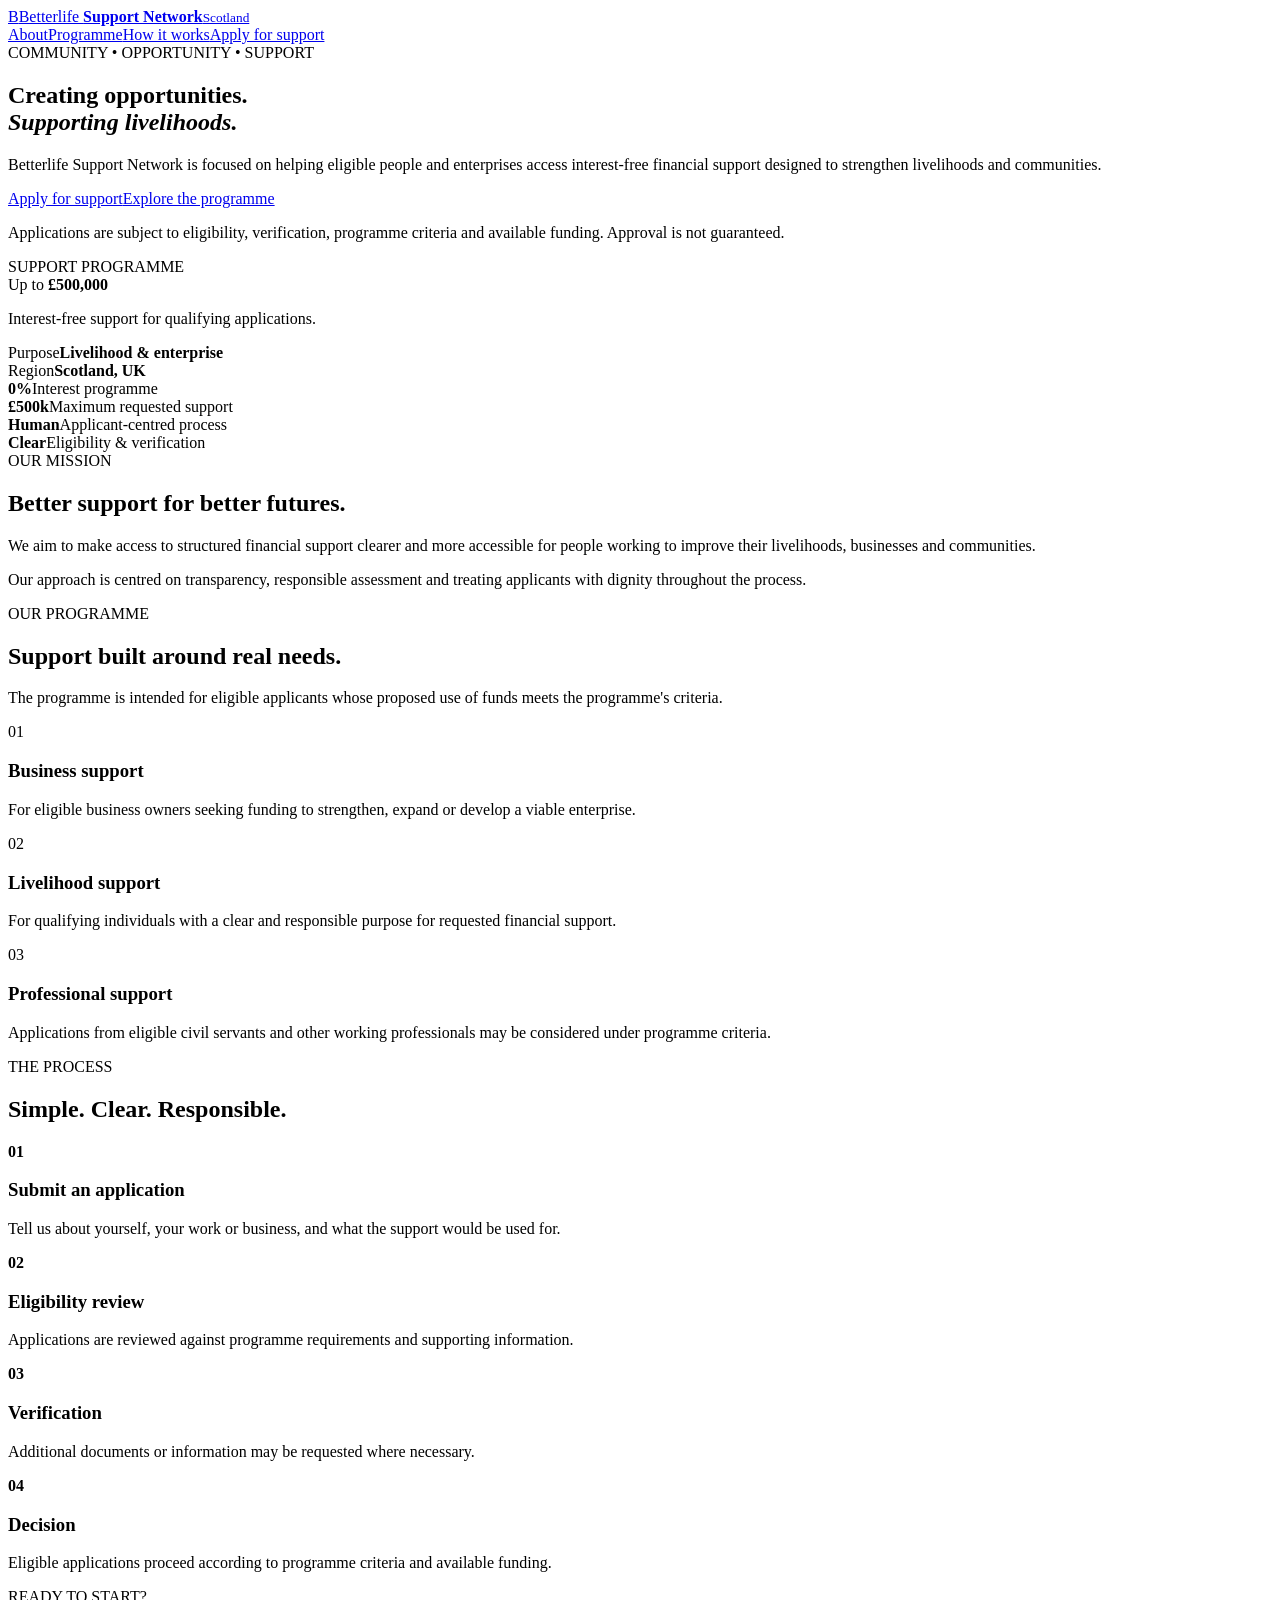
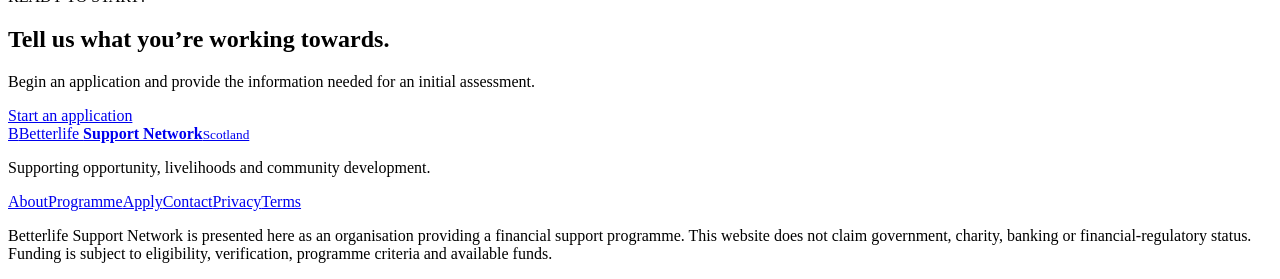
==== index.html @ 82026f17 "Add files via upload" ====
<!doctype html><html lang="en"><head><meta charset="utf-8"><meta name="viewport" content="width=device-width,initial-scale=1"><title>Betterlife Support Network | Supporting Better Futures</title><meta name="description" content="Betterlife Support Network provides information about an interest-free financial support programme for eligible individuals, business owners and civil servants in Scotland."><link rel="stylesheet" href="assets/style.css"></head><body><header class="nav"><a class="brand" href="index.html"><span class="mark">B</span><span>Betterlife <b>Support Network</b><small>Scotland</small></span></a><nav><a href="#about">About</a><a href="#programme">Programme</a><a href="#process">How it works</a><a href="apply.html" class="nav-cta">Apply for support</a></nav></header><main><section class="hero"><div><span class="eyebrow">COMMUNITY • OPPORTUNITY • SUPPORT</span><h1>Creating opportunities.<br><em>Supporting livelihoods.</em></h1><p>Betterlife Support Network is focused on helping eligible people and enterprises access interest-free financial support designed to strengthen livelihoods and communities.</p><div class="actions"><a class="button primary" href="apply.html">Apply for support</a><a class="button secondary" href="#programme">Explore the programme</a></div><p class="note">Applications are subject to eligibility, verification, programme criteria and available funding. Approval is not guaranteed.</p></div><div class="hero-card"><div class="card-top"><span>SUPPORT PROGRAMME</span><span class="dot"></span></div><div class="amount">Up to <strong>£500,000</strong></div><p>Interest-free support for qualifying applications.</p><div class="line"></div><div class="mini"><span>Purpose</span><b>Livelihood &amp; enterprise</b></div><div class="mini"><span>Region</span><b>Scotland, UK</b></div></div></section><section class="trust-strip"><div><b>0%</b><span>Interest programme</span></div><div><b>£500k</b><span>Maximum requested support</span></div><div><b>Human</b><span>Applicant-centred process</span></div><div><b>Clear</b><span>Eligibility &amp; verification</span></div></section><section id="about" class="section two"><div><span class="eyebrow">OUR MISSION</span><h2>Better support for better futures.</h2></div><div><p>We aim to make access to structured financial support clearer and more accessible for people working to improve their livelihoods, businesses and communities.</p><p>Our approach is centred on transparency, responsible assessment and treating applicants with dignity throughout the process.</p></div></section><section id="programme" class="section"><div class="section-head"><div><span class="eyebrow">OUR PROGRAMME</span><h2>Support built around real needs.</h2></div><p>The programme is intended for eligible applicants whose proposed use of funds meets the programme's criteria.</p></div><div class="cards"><article><span class="icon">01</span><h3>Business support</h3><p>For eligible business owners seeking funding to strengthen, expand or develop a viable enterprise.</p></article><article><span class="icon">02</span><h3>Livelihood support</h3><p>For qualifying individuals with a clear and responsible purpose for requested financial support.</p></article><article><span class="icon">03</span><h3>Professional support</h3><p>Applications from eligible civil servants and other working professionals may be considered under programme criteria.</p></article></div></section><section id="process" class="section process"><div class="section-head"><div><span class="eyebrow">THE PROCESS</span><h2>Simple. Clear. Responsible.</h2></div></div><div class="steps"><div><b>01</b><h3>Submit an application</h3><p>Tell us about yourself, your work or business, and what the support would be used for.</p></div><div><b>02</b><h3>Eligibility review</h3><p>Applications are reviewed against programme requirements and supporting information.</p></div><div><b>03</b><h3>Verification</h3><p>Additional documents or information may be requested where necessary.</p></div><div><b>04</b><h3>Decision</h3><p>Eligible applications proceed according to programme criteria and available funding.</p></div></div></section><section class="cta"><div><span class="eyebrow">READY TO START?</span><h2>Tell us what you’re working towards.</h2><p>Begin an application and provide the information needed for an initial assessment.</p></div><a class="button light" href="apply.html">Start an application</a></section></main><footer><div><a class="brand footer-brand" href="index.html"><span class="mark">B</span><span>Betterlife <b>Support Network</b><small>Scotland</small></span></a><p>Supporting opportunity, livelihoods and community development.</p></div><div class="footer-links"><a href="about.html">About</a><a href="programme.html">Programme</a><a href="apply.html">Apply</a><a href="contact.html">Contact</a><a href="privacy.html">Privacy</a><a href="terms.html">Terms</a></div><p class="legal">Betterlife Support Network is presented here as an organisation providing a financial support programme. This website does not claim government, charity, banking or financial-regulatory status. Funding is subject to eligibility, verification, programme criteria and available funds.</p></footer><script src="assets/app.js"></script></body></html>
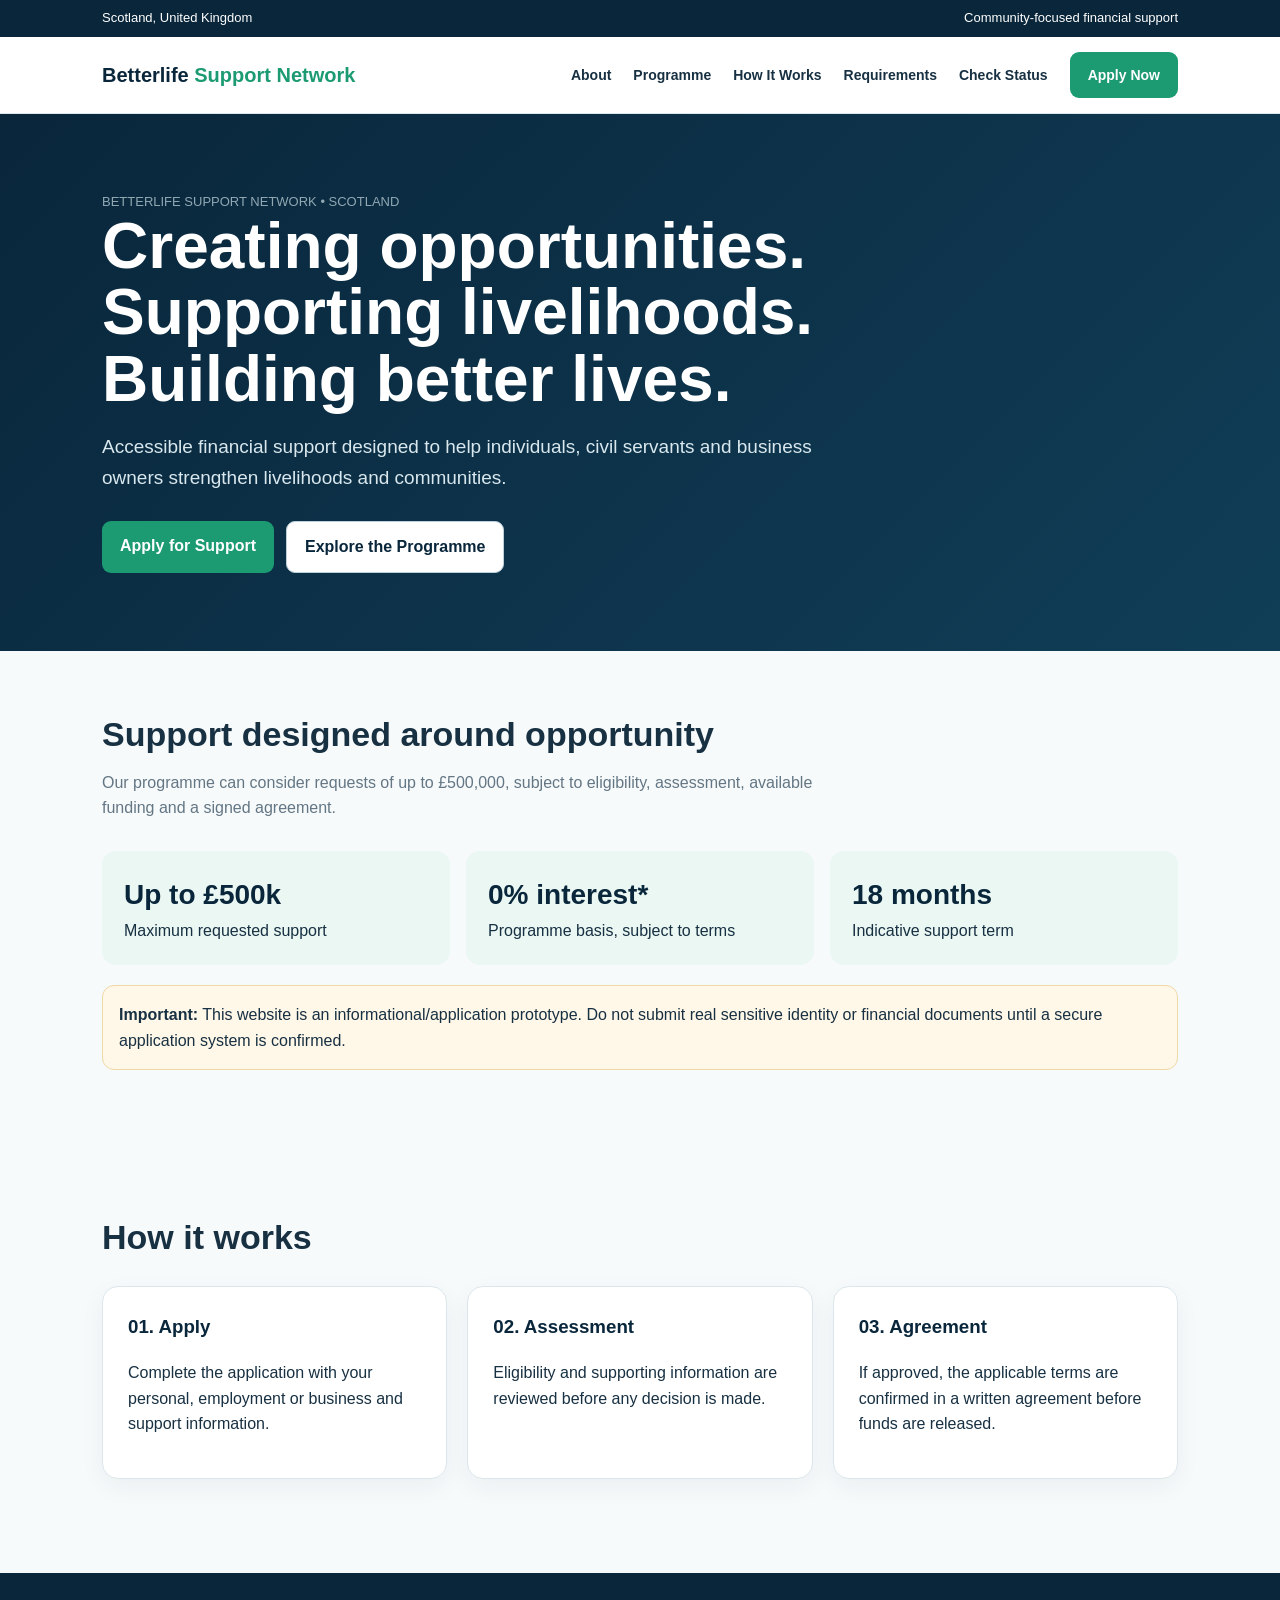
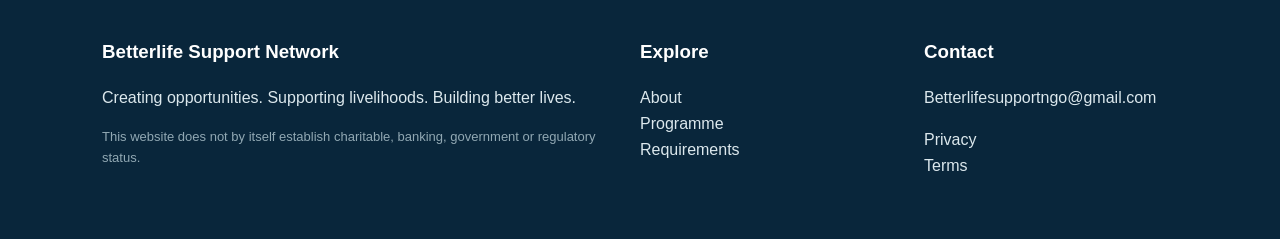
==== commit e238407a: "Add files via upload" ====
--- a/index.html
+++ b/index.html
@@ -1 +1,3 @@
-<!doctype html><html lang="en"><head><meta charset="utf-8"><meta name="viewport" content="width=device-width,initial-scale=1"><title>Betterlife Support Network | Supporting Better Futures</title><meta name="description" content="Betterlife Support Network provides information about an interest-free financial support programme for eligible individuals, business owners and civil servants in Scotland."><link rel="stylesheet" href="assets/style.css"></head><body><header class="nav"><a class="brand" href="index.html"><span class="mark">B</span><span>Betterlife <b>Support Network</b><small>Scotland</small></span></a><nav><a href="#about">About</a><a href="#programme">Programme</a><a href="#process">How it works</a><a href="apply.html" class="nav-cta">Apply for support</a></nav></header><main><section class="hero"><div><span class="eyebrow">COMMUNITY • OPPORTUNITY • SUPPORT</span><h1>Creating opportunities.<br><em>Supporting livelihoods.</em></h1><p>Betterlife Support Network is focused on helping eligible people and enterprises access interest-free financial support designed to strengthen livelihoods and communities.</p><div class="actions"><a class="button primary" href="apply.html">Apply for support</a><a class="button secondary" href="#programme">Explore the programme</a></div><p class="note">Applications are subject to eligibility, verification, programme criteria and available funding. Approval is not guaranteed.</p></div><div class="hero-card"><div class="card-top"><span>SUPPORT PROGRAMME</span><span class="dot"></span></div><div class="amount">Up to <strong>£500,000</strong></div><p>Interest-free support for qualifying applications.</p><div class="line"></div><div class="mini"><span>Purpose</span><b>Livelihood &amp; enterprise</b></div><div class="mini"><span>Region</span><b>Scotland, UK</b></div></div></section><section class="trust-strip"><div><b>0%</b><span>Interest programme</span></div><div><b>£500k</b><span>Maximum requested support</span></div><div><b>Human</b><span>Applicant-centred process</span></div><div><b>Clear</b><span>Eligibility &amp; verification</span></div></section><section id="about" class="section two"><div><span class="eyebrow">OUR MISSION</span><h2>Better support for better futures.</h2></div><div><p>We aim to make access to structured financial support clearer and more accessible for people working to improve their livelihoods, businesses and communities.</p><p>Our approach is centred on transparency, responsible assessment and treating applicants with dignity throughout the process.</p></div></section><section id="programme" class="section"><div class="section-head"><div><span class="eyebrow">OUR PROGRAMME</span><h2>Support built around real needs.</h2></div><p>The programme is intended for eligible applicants whose proposed use of funds meets the programme's criteria.</p></div><div class="cards"><article><span class="icon">01</span><h3>Business support</h3><p>For eligible business owners seeking funding to strengthen, expand or develop a viable enterprise.</p></article><article><span class="icon">02</span><h3>Livelihood support</h3><p>For qualifying individuals with a clear and responsible purpose for requested financial support.</p></article><article><span class="icon">03</span><h3>Professional support</h3><p>Applications from eligible civil servants and other working professionals may be considered under programme criteria.</p></article></div></section><section id="process" class="section process"><div class="section-head"><div><span class="eyebrow">THE PROCESS</span><h2>Simple. Clear. Responsible.</h2></div></div><div class="steps"><div><b>01</b><h3>Submit an application</h3><p>Tell us about yourself, your work or business, and what the support would be used for.</p></div><div><b>02</b><h3>Eligibility review</h3><p>Applications are reviewed against programme requirements and supporting information.</p></div><div><b>03</b><h3>Verification</h3><p>Additional documents or information may be requested where necessary.</p></div><div><b>04</b><h3>Decision</h3><p>Eligible applications proceed according to programme criteria and available funding.</p></div></div></section><section class="cta"><div><span class="eyebrow">READY TO START?</span><h2>Tell us what you’re working towards.</h2><p>Begin an application and provide the information needed for an initial assessment.</p></div><a class="button light" href="apply.html">Start an application</a></section></main><footer><div><a class="brand footer-brand" href="index.html"><span class="mark">B</span><span>Betterlife <b>Support Network</b><small>Scotland</small></span></a><p>Supporting opportunity, livelihoods and community development.</p></div><div class="footer-links"><a href="about.html">About</a><a href="programme.html">Programme</a><a href="apply.html">Apply</a><a href="contact.html">Contact</a><a href="privacy.html">Privacy</a><a href="terms.html">Terms</a></div><p class="legal">Betterlife Support Network is presented here as an organisation providing a financial support programme. This website does not claim government, charity, banking or financial-regulatory status. Funding is subject to eligibility, verification, programme criteria and available funds.</p></footer><script src="assets/app.js"></script></body></html>
+<!doctype html><html lang="en"><head><meta charset="utf-8"><meta name="viewport" content="width=device-width,initial-scale=1"><title>Home | Betterlife Support Network</title><meta name="description" content="Betterlife Support Network — community-focused financial support in Scotland."><link rel="stylesheet" href="styles.css"></head><body><div class="top"><div class="wrap"><span>Scotland, United Kingdom</span><span>Community-focused financial support</span></div></div><nav class="nav"><div class="wrap navin"><a class="brand" href="index.html">Betterlife <span>Support Network</span></a><div class="links"><a href="about.html">About</a><a href="programme.html">Programme</a><a href="how-it-works.html">How It Works</a><a href="requirements.html">Requirements</a><a href="status.html">Check Status</a><a class="btn" href="apply.html">Apply Now</a></div><span class="mobile">☰</span></div></nav><main><section class="hero"><div class="wrap"><div class="small">BETTERLIFE SUPPORT NETWORK • SCOTLAND</div><h1>Creating opportunities. Supporting livelihoods. Building better lives.</h1><p>Accessible financial support designed to help individuals, civil servants and business owners strengthen livelihoods and communities.</p><div class="actions"><a class="btn" href="apply.html">Apply for Support</a><a class="btn alt" href="programme.html">Explore the Programme</a></div></div></section>
+<section class="section"><div class="wrap"><h2>Support designed around opportunity</h2><p class="lead">Our programme can consider requests of up to £500,000, subject to eligibility, assessment, available funding and a signed agreement.</p><div class="stats"><div class="stat"><strong>Up to £500k</strong>Maximum requested support</div><div class="stat"><strong>0% interest*</strong>Programme basis, subject to terms</div><div class="stat"><strong>18 months</strong>Indicative support term</div></div><div class="notice"><b>Important:</b> This website is an informational/application prototype. Do not submit real sensitive identity or financial documents until a secure application system is confirmed.</div></div></section>
+<section class="section"><div class="wrap"><h2>How it works</h2><div class="grid"><div class="card"><h3>01. Apply</h3><p>Complete the application with your personal, employment or business and support information.</p></div><div class="card"><h3>02. Assessment</h3><p>Eligibility and supporting information are reviewed before any decision is made.</p></div><div class="card"><h3>03. Agreement</h3><p>If approved, the applicable terms are confirmed in a written agreement before funds are released.</p></div></div></div></section></main><footer class="footer"><div class="wrap footergrid"><div><h3>Betterlife Support Network</h3><p>Creating opportunities. Supporting livelihoods. Building better lives.</p><p class="small">This website does not by itself establish charitable, banking, government or regulatory status.</p></div><div><h3>Explore</h3><p><a href="about.html">About</a><br><a href="programme.html">Programme</a><br><a href="requirements.html">Requirements</a></p></div><div><h3>Contact</h3><p><a href="mailto:Betterlifesupportngo@gmail.com">Betterlifesupportngo@gmail.com</a></p><p><a href="privacy.html">Privacy</a><br><a href="terms.html">Terms</a></p></div></div></footer></body></html>
--- a/styles.css
+++ b/styles.css
@@ -0,0 +1,3 @@
+
+:root{--navy:#09263b;--green:#1c9a72;--mint:#eaf7f2;--ink:#173042;--muted:#637684;--line:#dce7ec;--white:#fff;--bg:#f7fafb}
+*{box-sizing:border-box}body{margin:0;font-family:Inter,Arial,sans-serif;color:var(--ink);background:var(--bg);line-height:1.6}a{text-decoration:none;color:inherit}.wrap{max-width:1120px;margin:auto;padding:0 22px}.top{background:var(--navy);color:#fff;font-size:13px}.top .wrap{display:flex;justify-content:space-between;padding:8px 22px}.nav{background:#fff;border-bottom:1px solid var(--line);position:sticky;top:0;z-index:10}.navin{height:76px;display:flex;align-items:center;justify-content:space-between}.brand{font-weight:800;font-size:20px;color:var(--navy)}.brand span{color:var(--green)}.links{display:flex;gap:22px;align-items:center;font-size:14px;font-weight:650}.links a:hover{color:var(--green)}.btn{display:inline-block;background:var(--green);color:#fff;padding:12px 18px;border-radius:9px;font-weight:750;border:0;cursor:pointer}.btn.alt{background:#fff;color:var(--navy);border:1px solid #bcd0d9}.hero{background:linear-gradient(135deg,var(--navy),#103e57);color:#fff;padding:78px 0}.hero h1{font-size:clamp(38px,6vw,64px);line-height:1.04;max-width:760px;margin:0 0 20px}.hero p{font-size:19px;max-width:720px;color:#d9e8ee}.actions{display:flex;gap:12px;flex-wrap:wrap;margin-top:28px}.section{padding:64px 0}.section h2{font-size:34px;line-height:1.15;margin:0 0 12px}.lead{color:var(--muted);max-width:720px}.grid{display:grid;grid-template-columns:repeat(3,1fr);gap:20px;margin-top:28px}.card{background:#fff;border:1px solid var(--line);border-radius:16px;padding:25px;box-shadow:0 8px 25px rgba(9,38,59,.05)}.card h3{margin-top:0;color:var(--navy)}.stats{display:grid;grid-template-columns:repeat(3,1fr);gap:16px;margin-top:30px}.stat{background:var(--mint);padding:22px;border-radius:14px}.stat strong{display:block;font-size:28px;color:var(--navy)}.notice{background:#fff7e8;border:1px solid #f0d8a5;border-radius:12px;padding:16px;margin:20px 0}.form{background:#fff;border:1px solid var(--line);border-radius:16px;padding:28px;max-width:900px}.row{display:grid;grid-template-columns:1fr 1fr;gap:18px}.field{margin-bottom:18px}.field label{display:block;font-weight:700;margin-bottom:7px}.field input,.field select,.field textarea{width:100%;padding:12px;border:1px solid #cbd9df;border-radius:8px;font:inherit;background:#fff}.field textarea{min-height:130px}.footer{background:var(--navy);color:#dce8ed;padding:45px 0;margin-top:30px}.footergrid{display:grid;grid-template-columns:2fr 1fr 1fr;gap:30px}.footer h3{color:#fff}.small{font-size:13px;color:#91a8b3}.mobile{display:none}@media(max-width:760px){.top{display:none}.links{display:none}.mobile{display:block}.grid,.stats,.footergrid,.row{grid-template-columns:1fr}.navin{height:68px}.hero{padding:58px 0}.section{padding:48px 0}.hero h1{font-size:42px}.actions .btn{width:100%;text-align:center}}
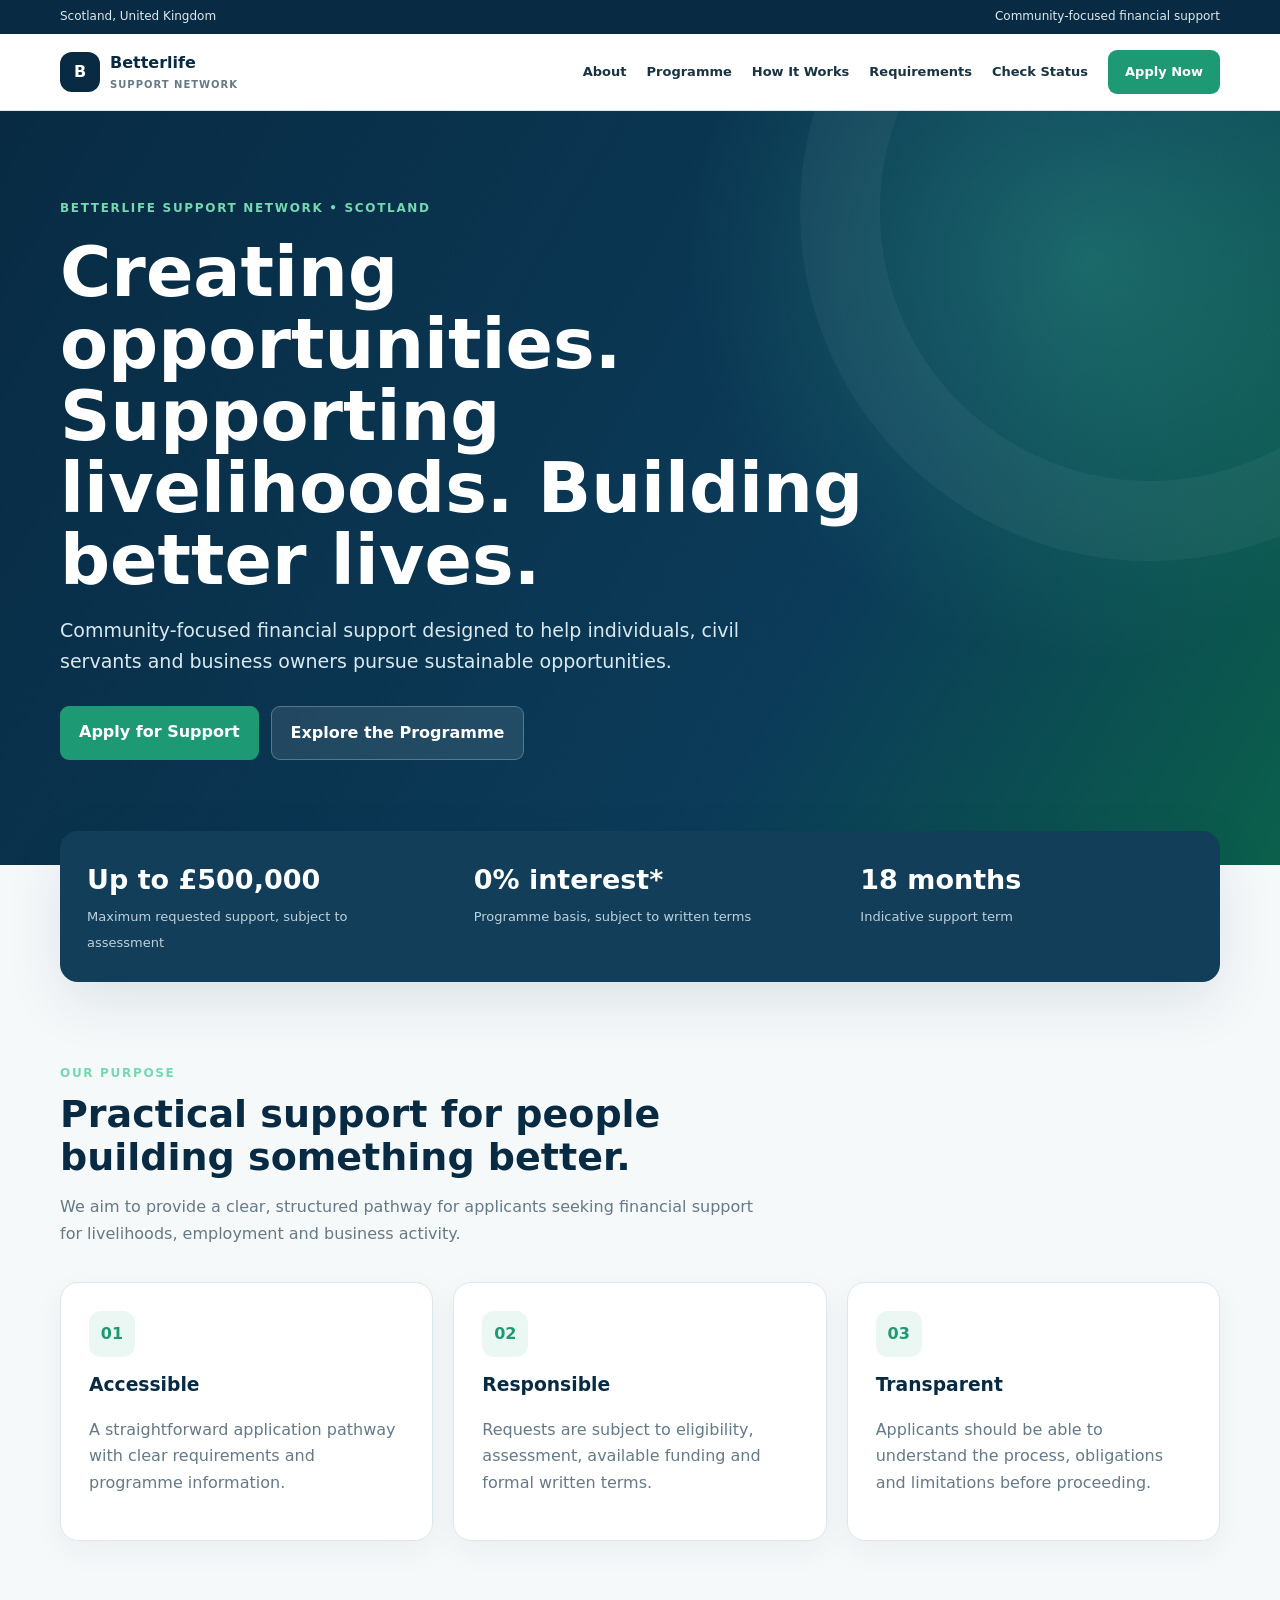
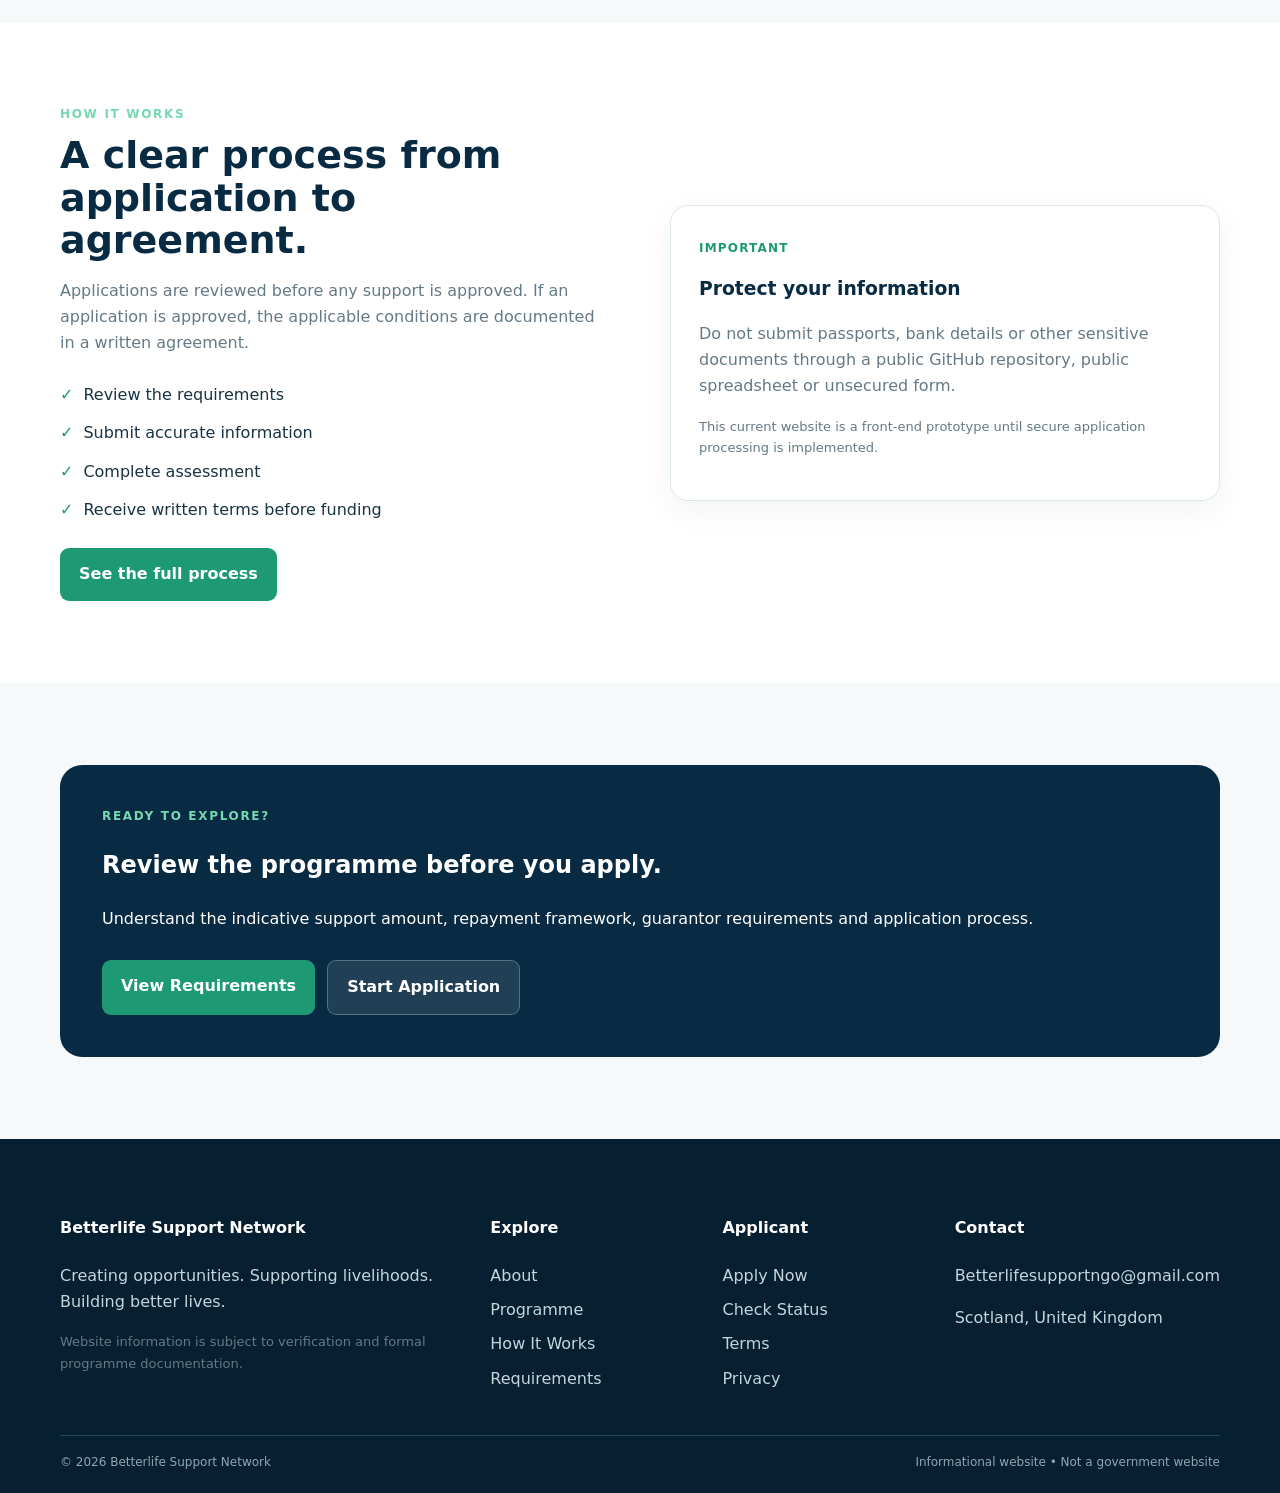
==== commit 233810bb: "Add files via upload" ====
--- a/index.html
+++ b/index.html
@@ -1,3 +1 @@
-<!doctype html><html lang="en"><head><meta charset="utf-8"><meta name="viewport" content="width=device-width,initial-scale=1"><title>Home | Betterlife Support Network</title><meta name="description" content="Betterlife Support Network — community-focused financial support in Scotland."><link rel="stylesheet" href="styles.css"></head><body><div class="top"><div class="wrap"><span>Scotland, United Kingdom</span><span>Community-focused financial support</span></div></div><nav class="nav"><div class="wrap navin"><a class="brand" href="index.html">Betterlife <span>Support Network</span></a><div class="links"><a href="about.html">About</a><a href="programme.html">Programme</a><a href="how-it-works.html">How It Works</a><a href="requirements.html">Requirements</a><a href="status.html">Check Status</a><a class="btn" href="apply.html">Apply Now</a></div><span class="mobile">☰</span></div></nav><main><section class="hero"><div class="wrap"><div class="small">BETTERLIFE SUPPORT NETWORK • SCOTLAND</div><h1>Creating opportunities. Supporting livelihoods. Building better lives.</h1><p>Accessible financial support designed to help individuals, civil servants and business owners strengthen livelihoods and communities.</p><div class="actions"><a class="btn" href="apply.html">Apply for Support</a><a class="btn alt" href="programme.html">Explore the Programme</a></div></div></section>
-<section class="section"><div class="wrap"><h2>Support designed around opportunity</h2><p class="lead">Our programme can consider requests of up to £500,000, subject to eligibility, assessment, available funding and a signed agreement.</p><div class="stats"><div class="stat"><strong>Up to £500k</strong>Maximum requested support</div><div class="stat"><strong>0% interest*</strong>Programme basis, subject to terms</div><div class="stat"><strong>18 months</strong>Indicative support term</div></div><div class="notice"><b>Important:</b> This website is an informational/application prototype. Do not submit real sensitive identity or financial documents until a secure application system is confirmed.</div></div></section>
-<section class="section"><div class="wrap"><h2>How it works</h2><div class="grid"><div class="card"><h3>01. Apply</h3><p>Complete the application with your personal, employment or business and support information.</p></div><div class="card"><h3>02. Assessment</h3><p>Eligibility and supporting information are reviewed before any decision is made.</p></div><div class="card"><h3>03. Agreement</h3><p>If approved, the applicable terms are confirmed in a written agreement before funds are released.</p></div></div></div></section></main><footer class="footer"><div class="wrap footergrid"><div><h3>Betterlife Support Network</h3><p>Creating opportunities. Supporting livelihoods. Building better lives.</p><p class="small">This website does not by itself establish charitable, banking, government or regulatory status.</p></div><div><h3>Explore</h3><p><a href="about.html">About</a><br><a href="programme.html">Programme</a><br><a href="requirements.html">Requirements</a></p></div><div><h3>Contact</h3><p><a href="mailto:Betterlifesupportngo@gmail.com">Betterlifesupportngo@gmail.com</a></p><p><a href="privacy.html">Privacy</a><br><a href="terms.html">Terms</a></p></div></div></footer></body></html>+<!doctype html><html lang="en"><head><meta charset="utf-8"><meta name="viewport" content="width=device-width,initial-scale=1"><title>Home | Betterlife Support Network</title><meta name="description" content="Betterlife Support Network — community-focused financial support in Scotland."><link rel="stylesheet" href="styles.css"></head><body><div class="topbar"><div class="container"><span>Scotland, United Kingdom</span><span>Community-focused financial support</span></div></div><header class="header"><div class="container navwrap"><a class="brand" href="index.html"><span class="mark">B</span><span>Betterlife <small>Support Network</small></span></a><button class="toggle" aria-label="Open menu" aria-expanded="false" onclick="toggleMenu()">☰</button><nav class="nav" id="siteNav"><a href="about.html">About</a><a href="programme.html">Programme</a><a href="how-it-works.html">How It Works</a><a href="requirements.html">Requirements</a><a href="status.html">Check Status</a><a class="cta" href="apply.html">Apply Now</a></nav></div></header><main><section class="hero"><div class="container"><div class="eyebrow">Betterlife Support Network • Scotland</div><h1>Creating opportunities. Supporting livelihoods. Building better lives.</h1><p>Community-focused financial support designed to help individuals, civil servants and business owners pursue sustainable opportunities.</p><div class="actions"><a class="btn" href="apply.html">Apply for Support</a><a class="btn alt" href="programme.html">Explore the Programme</a></div></div></section><div class="container"><div class="stats"><div class="stat"><strong>Up to £500,000</strong><span>Maximum requested support, subject to assessment</span></div><div class="stat"><strong>0% interest*</strong><span>Programme basis, subject to written terms</span></div><div class="stat"><strong>18 months</strong><span>Indicative support term</span></div></div></div><section class="section"><div class="container"><div class="head"><div class="eyebrow">OUR PURPOSE</div><h2>Practical support for people building something better.</h2><p>We aim to provide a clear, structured pathway for applicants seeking financial support for livelihoods, employment and business activity.</p></div><div class="grid"><div class="card"><div class="icon">01</div><h3>Accessible</h3><p>A straightforward application pathway with clear requirements and programme information.</p></div><div class="card"><div class="icon">02</div><h3>Responsible</h3><p>Requests are subject to eligibility, assessment, available funding and formal written terms.</p></div><div class="card"><div class="icon">03</div><h3>Transparent</h3><p>Applicants should be able to understand the process, obligations and limitations before proceeding.</p></div></div></div></section><section class="section white"><div class="container split"><div><div class="eyebrow">HOW IT WORKS</div><h2>A clear process from application to agreement.</h2><p>Applications are reviewed before any support is approved. If an application is approved, the applicable conditions are documented in a written agreement.</p><div class="checks"><div class="check"><b>✓</b><span>Review the requirements</span></div><div class="check"><b>✓</b><span>Submit accurate information</span></div><div class="check"><b>✓</b><span>Complete assessment</span></div><div class="check"><b>✓</b><span>Receive written terms before funding</span></div></div><a class="btn" href="how-it-works.html">See the full process</a></div><div class="card"><span class="stepno">IMPORTANT</span><h3>Protect your information</h3><p>Do not submit passports, bank details or other sensitive documents through a public GitHub repository, public spreadsheet or unsecured form.</p><p class="note">This current website is a front-end prototype until secure application processing is implemented.</p></div></div></section><section class="section"><div class="container"><div class="banner"><div class="eyebrow">READY TO EXPLORE?</div><h2>Review the programme before you apply.</h2><p>Understand the indicative support amount, repayment framework, guarantor requirements and application process.</p><div class="actions"><a class="btn" href="requirements.html">View Requirements</a><a class="btn alt" href="apply.html">Start Application</a></div></div></div></section></main><footer class="footer"><div class="container footgrid"><div><h4>Betterlife Support Network</h4><p>Creating opportunities. Supporting livelihoods. Building better lives.</p><p class="note">Website information is subject to verification and formal programme documentation.</p></div><div><h4>Explore</h4><a href="about.html">About</a><a href="programme.html">Programme</a><a href="how-it-works.html">How It Works</a><a href="requirements.html">Requirements</a></div><div><h4>Applicant</h4><a href="apply.html">Apply Now</a><a href="status.html">Check Status</a><a href="terms.html">Terms</a><a href="privacy.html">Privacy</a></div><div><h4>Contact</h4><a href="mailto:Betterlifesupportngo@gmail.com">Betterlifesupportngo@gmail.com</a><p>Scotland, United Kingdom</p></div></div><div class="container bottom"><span>© 2026 Betterlife Support Network</span><span>Informational website • Not a government website</span></div></footer><script>function toggleMenu(){const n=document.getElementById('siteNav'),b=document.querySelector('.toggle');n.classList.toggle('open');b.setAttribute('aria-expanded',n.classList.contains('open'))}document.querySelectorAll('#siteNav a').forEach(a=>a.addEventListener('click',()=>document.getElementById('siteNav').classList.remove('open')));</script></body></html>
--- a/styles.css
+++ b/styles.css
@@ -1,3 +1 @@
-
-:root{--navy:#09263b;--green:#1c9a72;--mint:#eaf7f2;--ink:#173042;--muted:#637684;--line:#dce7ec;--white:#fff;--bg:#f7fafb}
-*{box-sizing:border-box}body{margin:0;font-family:Inter,Arial,sans-serif;color:var(--ink);background:var(--bg);line-height:1.6}a{text-decoration:none;color:inherit}.wrap{max-width:1120px;margin:auto;padding:0 22px}.top{background:var(--navy);color:#fff;font-size:13px}.top .wrap{display:flex;justify-content:space-between;padding:8px 22px}.nav{background:#fff;border-bottom:1px solid var(--line);position:sticky;top:0;z-index:10}.navin{height:76px;display:flex;align-items:center;justify-content:space-between}.brand{font-weight:800;font-size:20px;color:var(--navy)}.brand span{color:var(--green)}.links{display:flex;gap:22px;align-items:center;font-size:14px;font-weight:650}.links a:hover{color:var(--green)}.btn{display:inline-block;background:var(--green);color:#fff;padding:12px 18px;border-radius:9px;font-weight:750;border:0;cursor:pointer}.btn.alt{background:#fff;color:var(--navy);border:1px solid #bcd0d9}.hero{background:linear-gradient(135deg,var(--navy),#103e57);color:#fff;padding:78px 0}.hero h1{font-size:clamp(38px,6vw,64px);line-height:1.04;max-width:760px;margin:0 0 20px}.hero p{font-size:19px;max-width:720px;color:#d9e8ee}.actions{display:flex;gap:12px;flex-wrap:wrap;margin-top:28px}.section{padding:64px 0}.section h2{font-size:34px;line-height:1.15;margin:0 0 12px}.lead{color:var(--muted);max-width:720px}.grid{display:grid;grid-template-columns:repeat(3,1fr);gap:20px;margin-top:28px}.card{background:#fff;border:1px solid var(--line);border-radius:16px;padding:25px;box-shadow:0 8px 25px rgba(9,38,59,.05)}.card h3{margin-top:0;color:var(--navy)}.stats{display:grid;grid-template-columns:repeat(3,1fr);gap:16px;margin-top:30px}.stat{background:var(--mint);padding:22px;border-radius:14px}.stat strong{display:block;font-size:28px;color:var(--navy)}.notice{background:#fff7e8;border:1px solid #f0d8a5;border-radius:12px;padding:16px;margin:20px 0}.form{background:#fff;border:1px solid var(--line);border-radius:16px;padding:28px;max-width:900px}.row{display:grid;grid-template-columns:1fr 1fr;gap:18px}.field{margin-bottom:18px}.field label{display:block;font-weight:700;margin-bottom:7px}.field input,.field select,.field textarea{width:100%;padding:12px;border:1px solid #cbd9df;border-radius:8px;font:inherit;background:#fff}.field textarea{min-height:130px}.footer{background:var(--navy);color:#dce8ed;padding:45px 0;margin-top:30px}.footergrid{display:grid;grid-template-columns:2fr 1fr 1fr;gap:30px}.footer h3{color:#fff}.small{font-size:13px;color:#91a8b3}.mobile{display:none}@media(max-width:760px){.top{display:none}.links{display:none}.mobile{display:block}.grid,.stats,.footergrid,.row{grid-template-columns:1fr}.navin{height:68px}.hero{padding:58px 0}.section{padding:48px 0}.hero h1{font-size:42px}.actions .btn{width:100%;text-align:center}}
+:root{--navy:#082b43;--navy2:#0e4665;--green:#1d9a73;--mint:#eaf7f2;--ink:#183342;--muted:#657986;--line:#dce7eb;--bg:#f6f9fa;--white:#fff;--shadow:0 20px 55px rgba(8,43,67,.10)}*{box-sizing:border-box}html{scroll-behavior:smooth}body{margin:0;font-family:Inter,ui-sans-serif,system-ui,-apple-system,"Segoe UI",sans-serif;color:var(--ink);background:var(--bg);line-height:1.65}a{text-decoration:none;color:inherit}.container{width:min(1160px,92%);margin:auto}.topbar{background:var(--navy);color:#dce9ee;font-size:12px}.topbar .container{display:flex;justify-content:space-between;padding:7px 0}.header{position:sticky;top:0;z-index:50;background:rgba(255,255,255,.97);backdrop-filter:blur(12px);border-bottom:1px solid var(--line)}.navwrap{height:76px;display:flex;align-items:center;justify-content:space-between}.brand{display:flex;align-items:center;gap:10px;font-weight:850;color:var(--navy)}.mark{width:40px;height:40px;border-radius:12px;background:var(--navy);color:#fff;display:grid;place-items:center;font-weight:900}.brand small{display:block;color:var(--muted);font-size:10px;letter-spacing:.1em;text-transform:uppercase}.nav{display:flex;align-items:center;gap:20px;font-size:13px;font-weight:750}.nav a:hover{color:var(--green)}.cta{background:var(--green);color:#fff!important;padding:11px 17px;border-radius:9px}.toggle{display:none;border:0;background:none;font-size:27px;color:var(--navy);cursor:pointer}.hero{color:#fff;background:radial-gradient(circle at 85% 20%,rgba(58,184,139,.35),transparent 32%),linear-gradient(120deg,var(--navy),#0b3b59 65%,#0b604b);padding:88px 0 105px;position:relative;overflow:hidden}.hero:after{content:"";position:absolute;width:540px;height:540px;border:80px solid rgba(255,255,255,.045);border-radius:50%;right:-220px;top:-250px}.eyebrow{font-size:12px;letter-spacing:.14em;text-transform:uppercase;font-weight:900;color:#75d8b0}.hero h1{font-size:clamp(42px,6vw,70px);line-height:1.03;max-width:850px;margin:17px 0}.hero p{max-width:730px;font-size:19px;color:#d9e9ef}.actions{display:flex;gap:12px;flex-wrap:wrap;margin-top:28px}.btn{display:inline-block;border:0;border-radius:9px;padding:13px 19px;background:var(--green);color:#fff;font-weight:850;cursor:pointer}.btn.alt{background:rgba(255,255,255,.10);border:1px solid rgba(255,255,255,.25)}.stats{display:grid;grid-template-columns:repeat(3,1fr);background:#123e59;overflow:hidden;border-radius:18px;margin-top:-34px;position:relative;z-index:3;box-shadow:var(--shadow)}.stat{padding:27px;color:#fff}.stat strong{display:block;font-size:27px}.stat span{font-size:13px;color:#bdd2dc}.section{padding:82px 0}.white{background:#fff}.head{max-width:720px;margin-bottom:35px}.head h2,.split h2{color:var(--navy);font-size:38px;line-height:1.12;margin:9px 0}.head p,.card p,.split p{color:var(--muted)}.grid{display:grid;grid-template-columns:repeat(3,1fr);gap:20px}.card{background:#fff;border:1px solid var(--line);border-radius:18px;padding:28px;box-shadow:0 10px 30px rgba(8,43,67,.05)}.icon{width:46px;height:46px;border-radius:12px;background:var(--mint);color:var(--green);display:grid;place-items:center;font-weight:900}.card h3{color:var(--navy);margin:13px 0 6px}.split{display:grid;grid-template-columns:1fr 1fr;gap:60px;align-items:center}.checks{display:grid;gap:12px;margin:25px 0}.check{display:flex;gap:10px}.check b{color:var(--green)}.banner{border-radius:22px;background:var(--navy);color:#fff;padding:42px}.banner h2{color:#fff}.pagehero{background:linear-gradient(135deg,#eef6f7,#f8fbfb);padding:64px 0}.pagehero h1{font-size:48px;line-height:1.08;color:var(--navy);margin:8px 0}.crumb{font-size:13px;color:var(--muted)}.notice{padding:17px 19px;border-radius:11px;background:#fff8e7;border:1px solid #ead8a5;color:#67551d}.formbox{max-width:900px;margin:auto;background:#fff;border:1px solid var(--line);border-radius:20px;padding:34px;box-shadow:var(--shadow)}.formgrid{display:grid;grid-template-columns:1fr 1fr;gap:4px 18px}label{display:block;font-size:13px;font-weight:850;margin:16px 0 7px}input,select,textarea{width:100%;padding:13px 14px;border:1px solid #cbd9df;border-radius:9px;background:#fff;font:inherit;color:var(--ink)}textarea{min-height:120px}.footer{background:#061f31;color:#c5d5dd;padding:55px 0 20px}.footgrid{display:grid;grid-template-columns:2fr 1fr 1fr 1.2fr;gap:34px}.footer h4{color:#fff}.footer a{display:block;margin:8px 0}.footer a:hover{color:#75d8b0}.bottom{border-top:1px solid #244457;margin-top:35px;padding-top:17px;display:flex;justify-content:space-between;font-size:12px;color:#8fa6b2}.success{margin-top:20px;background:var(--mint);border:1px solid #c5e7d8;border-radius:12px;padding:18px}.note{font-size:13px;color:var(--muted)}ul.clean{padding-left:20px}.stepno{font-size:12px;color:var(--green);font-weight:900;letter-spacing:.1em}.mobilemenu{display:none}@media(max-width:900px){.topbar{display:none}.toggle{display:block}.nav{display:none;position:absolute;top:76px;left:0;right:0;background:#fff;padding:18px 4%;border-bottom:1px solid var(--line);flex-direction:column;align-items:flex-start;box-shadow:0 18px 35px rgba(8,43,67,.12)}.nav.open{display:flex}.grid,.split,.footgrid,.formgrid,.stats{grid-template-columns:1fr}.hero{padding:68px 0 85px}.section{padding:60px 0}.pagehero h1{font-size:39px}.bottom{flex-direction:column;gap:8px}.hero h1{font-size:43px}.hero p{font-size:17px}}
